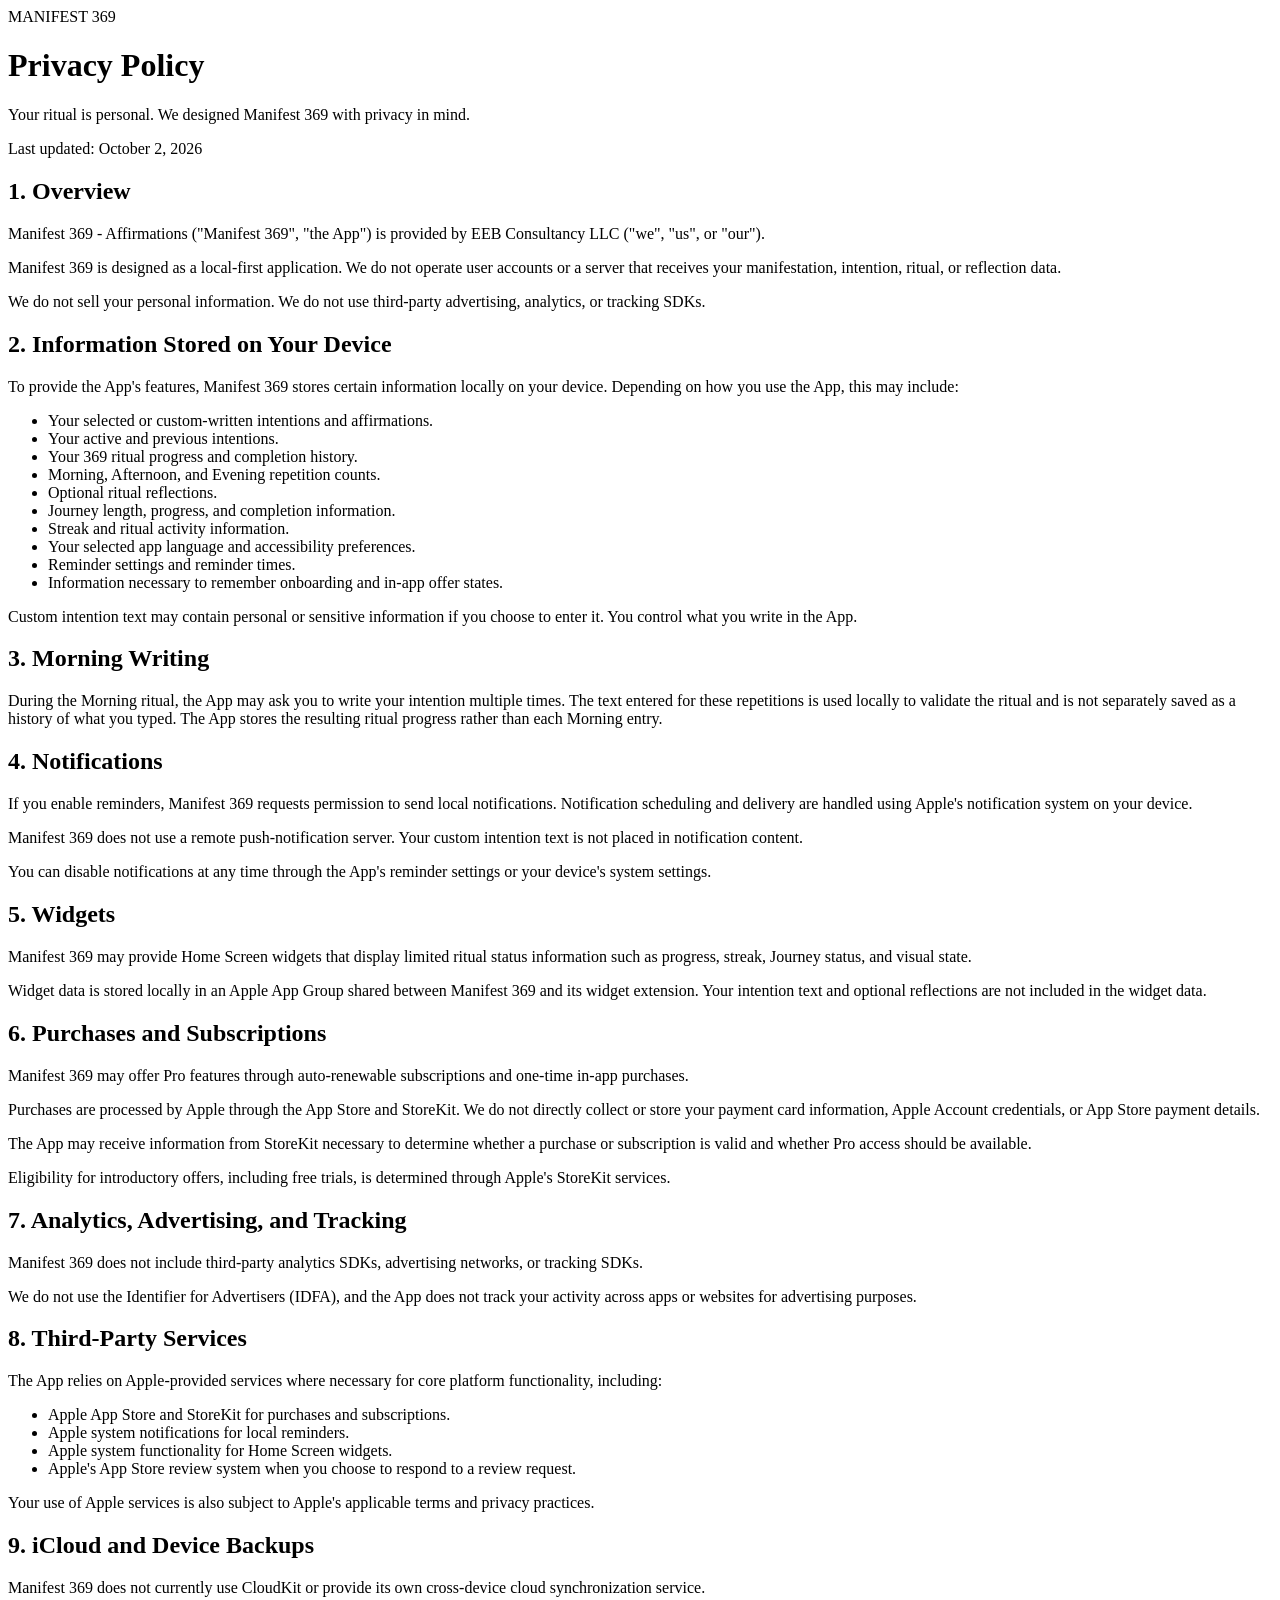
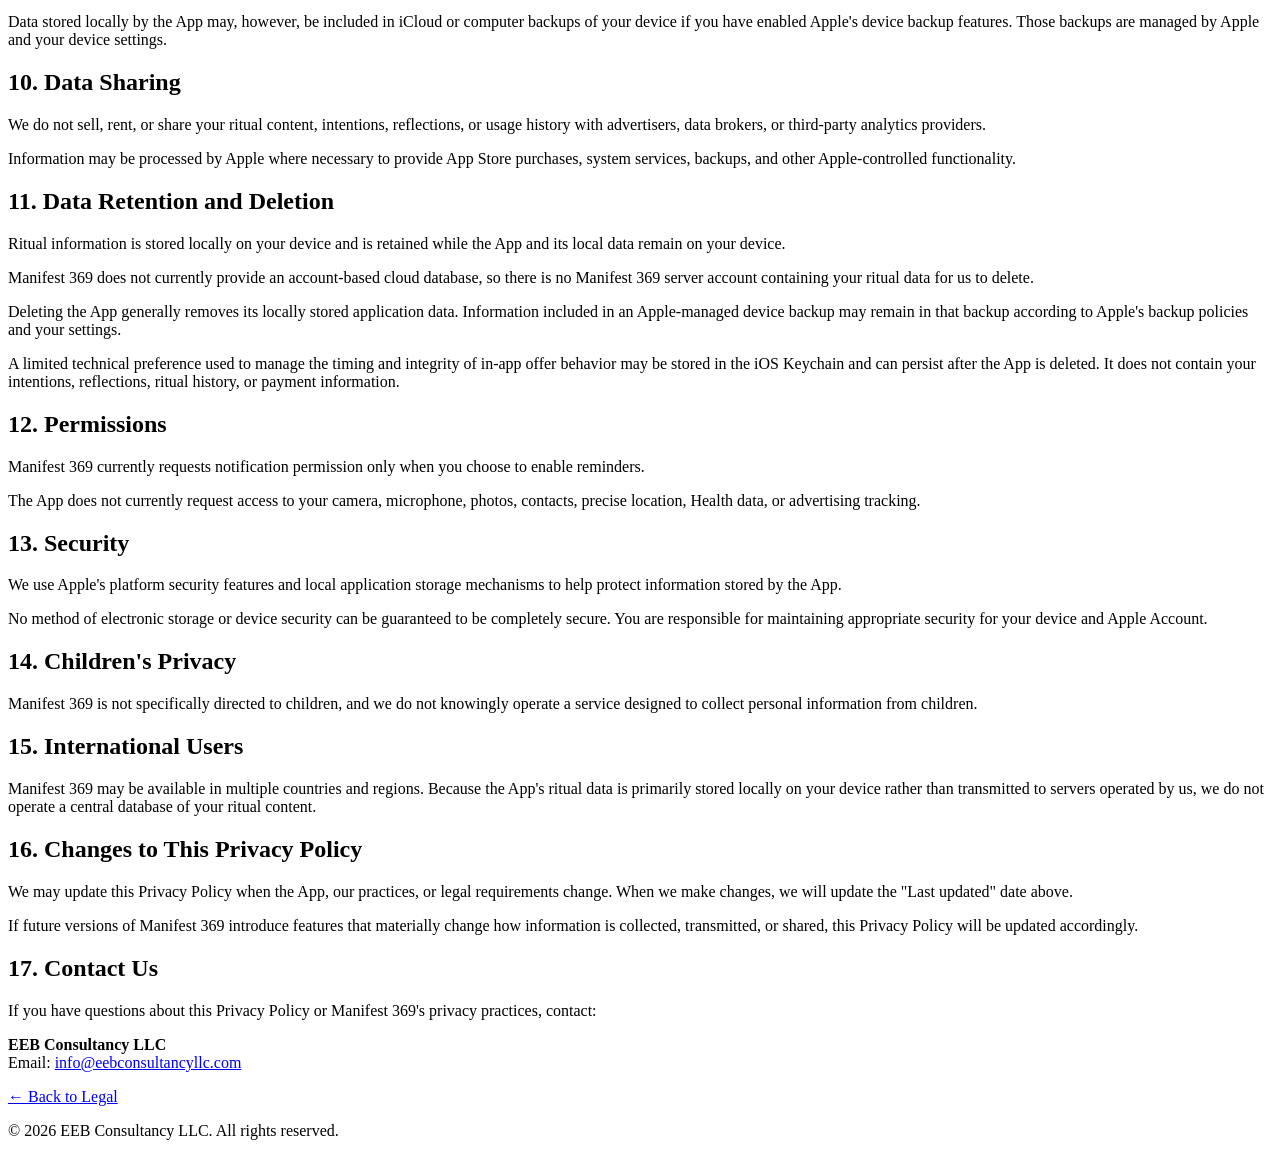
==== privacy.html @ a018778b "Create privacy.html" ====
<!DOCTYPE html>
<html lang="en">
<head>
  <meta charset="UTF-8">
  <meta name="viewport" content="width=device-width, initial-scale=1.0">
  <meta name="description" content="Privacy Policy for Manifest 369 - Affirmations.">
  <title>Privacy Policy - Manifest 369</title>
  <link rel="stylesheet" href="styles.css">
</head>

<body>
  <main class="container">
    <header class="hero">
      <div class="eyebrow">MANIFEST 369</div>
      <h1>Privacy Policy</h1>
      <p class="subtitle">Your ritual is personal. We designed Manifest 369 with privacy in mind.</p>
      <p class="updated">Last updated: October 2, 2026</p>
    </header>

    <article class="legal-content">

      <section>
        <h2>1. Overview</h2>
        <p>
          Manifest 369 - Affirmations ("Manifest 369", "the App") is provided by
          EEB Consultancy LLC ("we", "us", or "our").
        </p>
        <p>
          Manifest 369 is designed as a local-first application. We do not operate
          user accounts or a server that receives your manifestation, intention,
          ritual, or reflection data.
        </p>
        <p>
          We do not sell your personal information. We do not use third-party
          advertising, analytics, or tracking SDKs.
        </p>
      </section>

      <section>
        <h2>2. Information Stored on Your Device</h2>
        <p>
          To provide the App's features, Manifest 369 stores certain information
          locally on your device. Depending on how you use the App, this may include:
        </p>
        <ul>
          <li>Your selected or custom-written intentions and affirmations.</li>
          <li>Your active and previous intentions.</li>
          <li>Your 369 ritual progress and completion history.</li>
          <li>Morning, Afternoon, and Evening repetition counts.</li>
          <li>Optional ritual reflections.</li>
          <li>Journey length, progress, and completion information.</li>
          <li>Streak and ritual activity information.</li>
          <li>Your selected app language and accessibility preferences.</li>
          <li>Reminder settings and reminder times.</li>
          <li>Information necessary to remember onboarding and in-app offer states.</li>
        </ul>
        <p>
          Custom intention text may contain personal or sensitive information if
          you choose to enter it. You control what you write in the App.
        </p>
      </section>

      <section>
        <h2>3. Morning Writing</h2>
        <p>
          During the Morning ritual, the App may ask you to write your intention
          multiple times. The text entered for these repetitions is used locally
          to validate the ritual and is not separately saved as a history of what
          you typed. The App stores the resulting ritual progress rather than each
          Morning entry.
        </p>
      </section>

      <section>
        <h2>4. Notifications</h2>
        <p>
          If you enable reminders, Manifest 369 requests permission to send local
          notifications. Notification scheduling and delivery are handled using
          Apple's notification system on your device.
        </p>
        <p>
          Manifest 369 does not use a remote push-notification server. Your custom
          intention text is not placed in notification content.
        </p>
        <p>
          You can disable notifications at any time through the App's reminder
          settings or your device's system settings.
        </p>
      </section>

      <section>
        <h2>5. Widgets</h2>
        <p>
          Manifest 369 may provide Home Screen widgets that display limited ritual
          status information such as progress, streak, Journey status, and visual
          state.
        </p>
        <p>
          Widget data is stored locally in an Apple App Group shared between
          Manifest 369 and its widget extension. Your intention text and optional
          reflections are not included in the widget data.
        </p>
      </section>

      <section>
        <h2>6. Purchases and Subscriptions</h2>
        <p>
          Manifest 369 may offer Pro features through auto-renewable subscriptions
          and one-time in-app purchases.
        </p>
        <p>
          Purchases are processed by Apple through the App Store and StoreKit.
          We do not directly collect or store your payment card information,
          Apple Account credentials, or App Store payment details.
        </p>
        <p>
          The App may receive information from StoreKit necessary to determine
          whether a purchase or subscription is valid and whether Pro access
          should be available.
        </p>
        <p>
          Eligibility for introductory offers, including free trials, is
          determined through Apple's StoreKit services.
        </p>
      </section>

      <section>
        <h2>7. Analytics, Advertising, and Tracking</h2>
        <p>
          Manifest 369 does not include third-party analytics SDKs, advertising
          networks, or tracking SDKs.
        </p>
        <p>
          We do not use the Identifier for Advertisers (IDFA), and the App does
          not track your activity across apps or websites for advertising purposes.
        </p>
      </section>

      <section>
        <h2>8. Third-Party Services</h2>
        <p>
          The App relies on Apple-provided services where necessary for core
          platform functionality, including:
        </p>
        <ul>
          <li>Apple App Store and StoreKit for purchases and subscriptions.</li>
          <li>Apple system notifications for local reminders.</li>
          <li>Apple system functionality for Home Screen widgets.</li>
          <li>Apple's App Store review system when you choose to respond to a review request.</li>
        </ul>
        <p>
          Your use of Apple services is also subject to Apple's applicable terms
          and privacy practices.
        </p>
      </section>

      <section>
        <h2>9. iCloud and Device Backups</h2>
        <p>
          Manifest 369 does not currently use CloudKit or provide its own
          cross-device cloud synchronization service.
        </p>
        <p>
          Data stored locally by the App may, however, be included in iCloud or
          computer backups of your device if you have enabled Apple's device
          backup features. Those backups are managed by Apple and your device
          settings.
        </p>
      </section>

      <section>
        <h2>10. Data Sharing</h2>
        <p>
          We do not sell, rent, or share your ritual content, intentions,
          reflections, or usage history with advertisers, data brokers, or
          third-party analytics providers.
        </p>
        <p>
          Information may be processed by Apple where necessary to provide
          App Store purchases, system services, backups, and other
          Apple-controlled functionality.
        </p>
      </section>

      <section>
        <h2>11. Data Retention and Deletion</h2>
        <p>
          Ritual information is stored locally on your device and is retained
          while the App and its local data remain on your device.
        </p>
        <p>
          Manifest 369 does not currently provide an account-based cloud database,
          so there is no Manifest 369 server account containing your ritual data
          for us to delete.
        </p>
        <p>
          Deleting the App generally removes its locally stored application data.
          Information included in an Apple-managed device backup may remain in
          that backup according to Apple's backup policies and your settings.
        </p>
        <p>
          A limited technical preference used to manage the timing and integrity
          of in-app offer behavior may be stored in the iOS Keychain and can
          persist after the App is deleted. It does not contain your intentions,
          reflections, ritual history, or payment information.
        </p>
      </section>

      <section>
        <h2>12. Permissions</h2>
        <p>
          Manifest 369 currently requests notification permission only when you
          choose to enable reminders.
        </p>
        <p>
          The App does not currently request access to your camera, microphone,
          photos, contacts, precise location, Health data, or advertising tracking.
        </p>
      </section>

      <section>
        <h2>13. Security</h2>
        <p>
          We use Apple's platform security features and local application storage
          mechanisms to help protect information stored by the App.
        </p>
        <p>
          No method of electronic storage or device security can be guaranteed to
          be completely secure. You are responsible for maintaining appropriate
          security for your device and Apple Account.
        </p>
      </section>

      <section>
        <h2>14. Children's Privacy</h2>
        <p>
          Manifest 369 is not specifically directed to children, and we do not
          knowingly operate a service designed to collect personal information
          from children.
        </p>
      </section>

      <section>
        <h2>15. International Users</h2>
        <p>
          Manifest 369 may be available in multiple countries and regions.
          Because the App's ritual data is primarily stored locally on your
          device rather than transmitted to servers operated by us, we do not
          operate a central database of your ritual content.
        </p>
      </section>

      <section>
        <h2>16. Changes to This Privacy Policy</h2>
        <p>
          We may update this Privacy Policy when the App, our practices, or legal
          requirements change. When we make changes, we will update the
          "Last updated" date above.
        </p>
        <p>
          If future versions of Manifest 369 introduce features that materially
          change how information is collected, transmitted, or shared, this
          Privacy Policy will be updated accordingly.
        </p>
      </section>

      <section>
        <h2>17. Contact Us</h2>
        <p>
          If you have questions about this Privacy Policy or Manifest 369's
          privacy practices, contact:
        </p>
        <p>
          <strong>EEB Consultancy LLC</strong><br>
          Email:
          <a href="mailto:info@eebconsultancyllc.com">
            info@eebconsultancyllc.com
          </a>
        </p>
      </section>

    </article>

    <footer>
      <p><a href="index.html">← Back to Legal</a></p>
      <p>© 2026 EEB Consultancy LLC. All rights reserved.</p>
    </footer>
  </main>
</body>
</html>
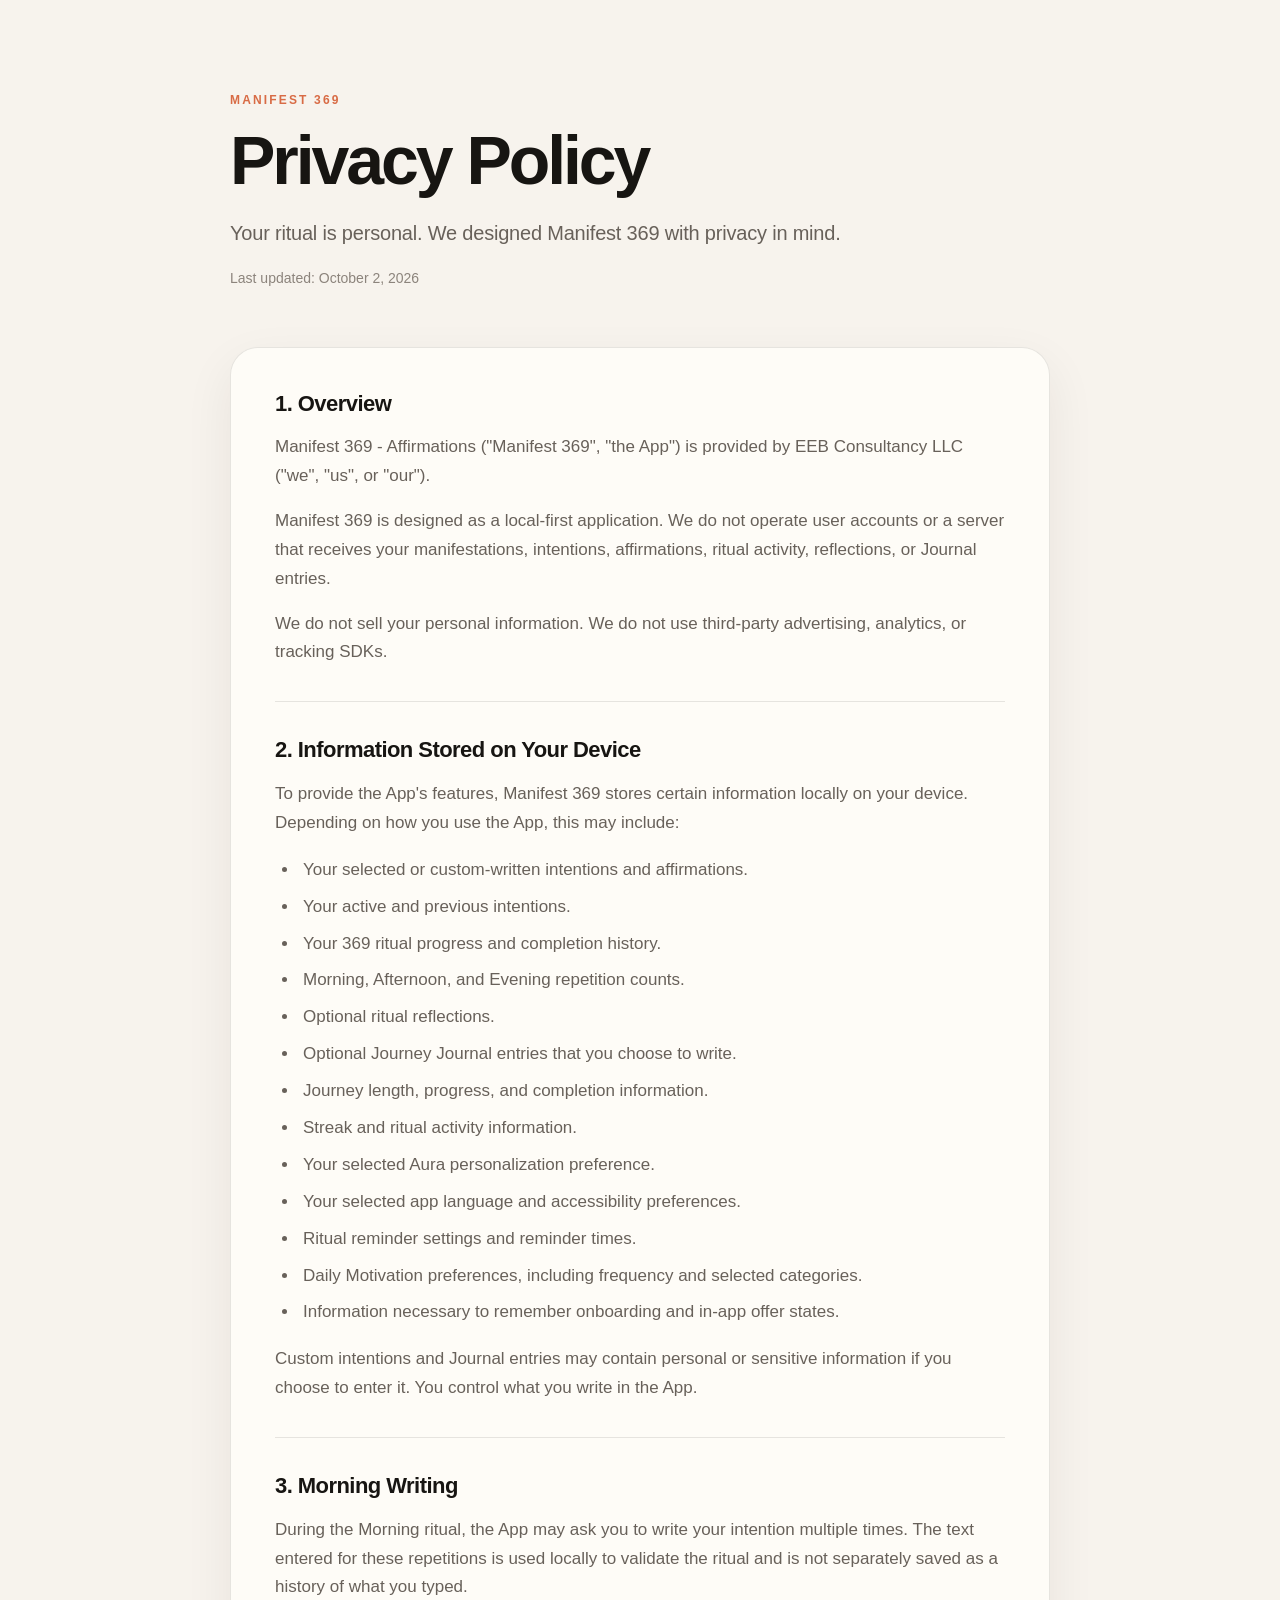
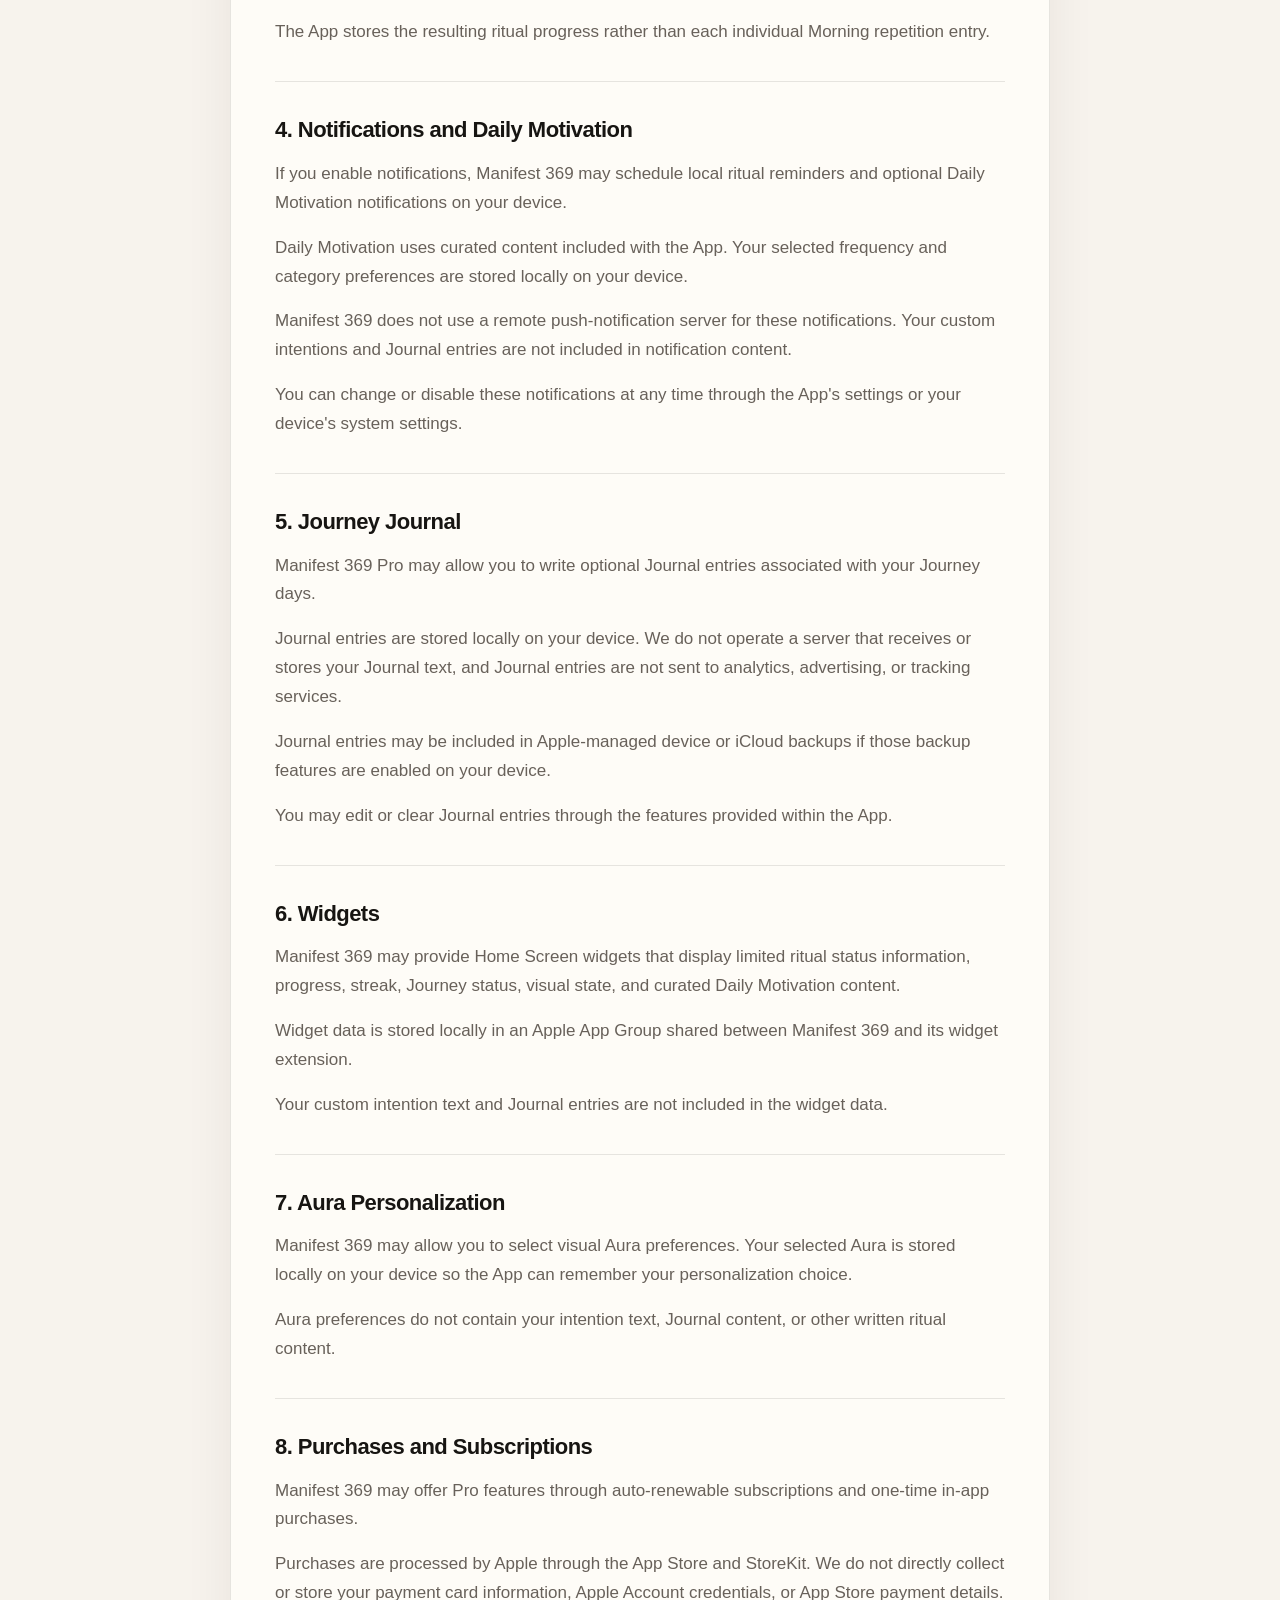
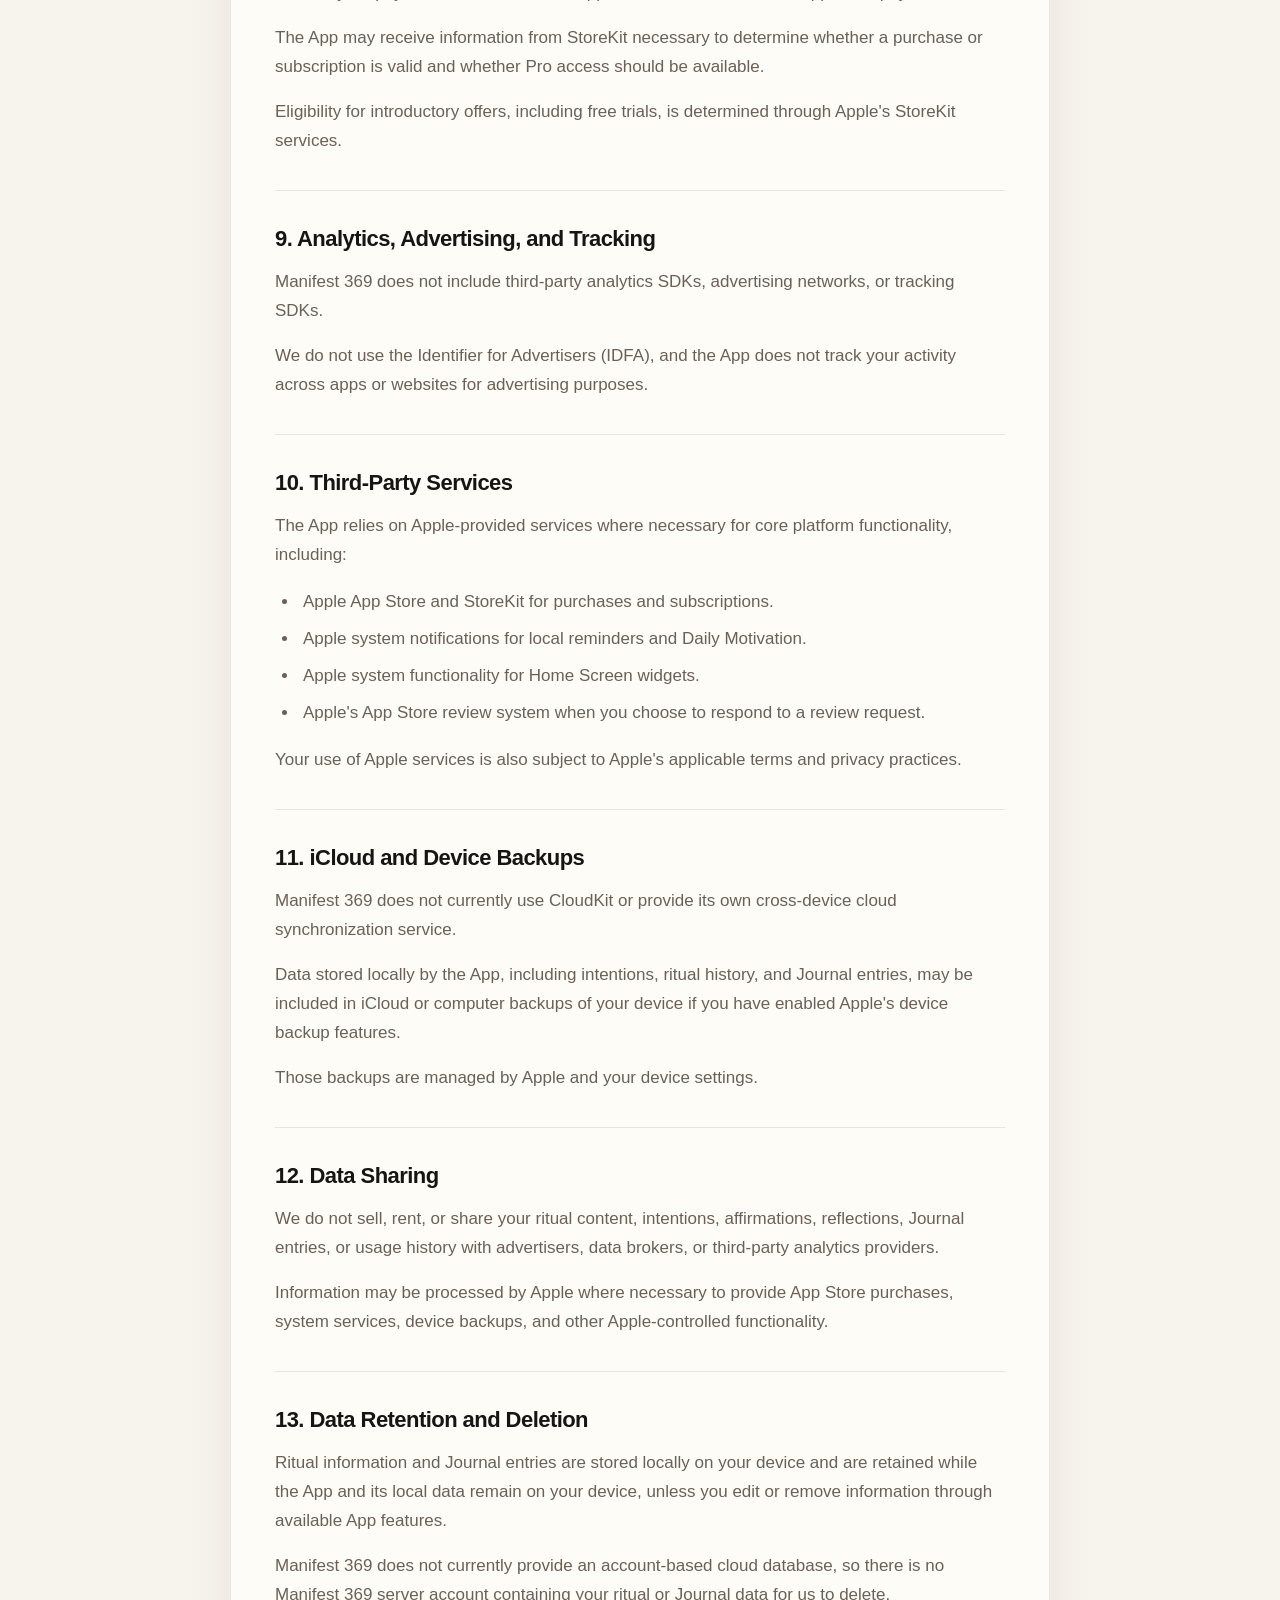
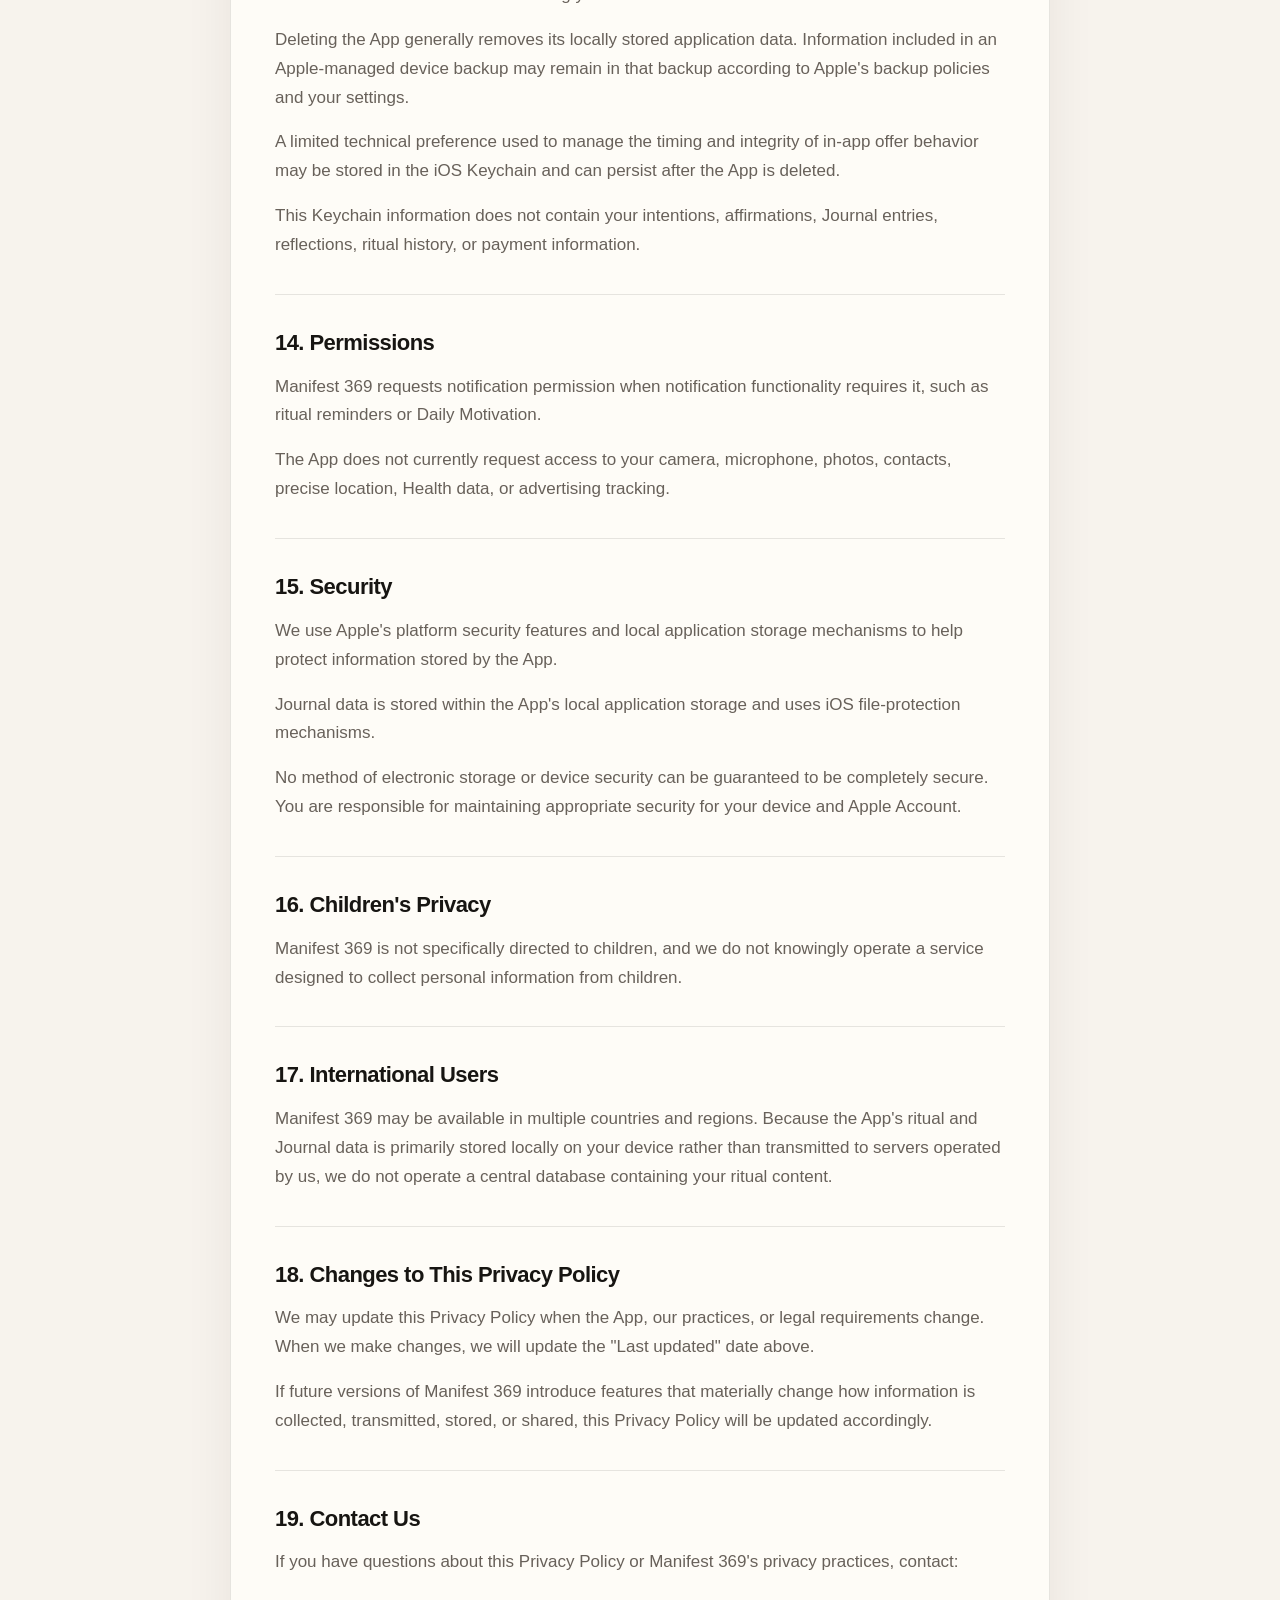
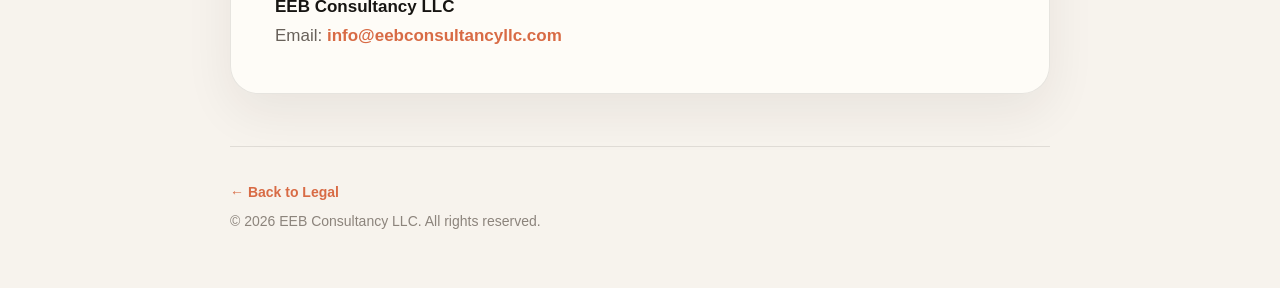
==== commit df75c5fc: "Update privacy.html" ====
--- a/privacy.html
+++ b/privacy.html
@@ -13,7 +13,9 @@
     <header class="hero">
       <div class="eyebrow">MANIFEST 369</div>
       <h1>Privacy Policy</h1>
-      <p class="subtitle">Your ritual is personal. We designed Manifest 369 with privacy in mind.</p>
+      <p class="subtitle">
+        Your ritual is personal. We designed Manifest 369 with privacy in mind.
+      </p>
       <p class="updated">Last updated: October 2, 2026</p>
     </header>
 
@@ -27,8 +29,8 @@
         </p>
         <p>
           Manifest 369 is designed as a local-first application. We do not operate
-          user accounts or a server that receives your manifestation, intention,
-          ritual, or reflection data.
+          user accounts or a server that receives your manifestations, intentions,
+          affirmations, ritual activity, reflections, or Journal entries.
         </p>
         <p>
           We do not sell your personal information. We do not use third-party
@@ -48,15 +50,24 @@
           <li>Your 369 ritual progress and completion history.</li>
           <li>Morning, Afternoon, and Evening repetition counts.</li>
           <li>Optional ritual reflections.</li>
+          <li>Optional Journey Journal entries that you choose to write.</li>
           <li>Journey length, progress, and completion information.</li>
           <li>Streak and ritual activity information.</li>
+          <li>Your selected Aura personalization preference.</li>
           <li>Your selected app language and accessibility preferences.</li>
-          <li>Reminder settings and reminder times.</li>
-          <li>Information necessary to remember onboarding and in-app offer states.</li>
+          <li>Ritual reminder settings and reminder times.</li>
+          <li>
+            Daily Motivation preferences, including frequency and selected
+            categories.
+          </li>
+          <li>
+            Information necessary to remember onboarding and in-app offer states.
+          </li>
         </ul>
         <p>
-          Custom intention text may contain personal or sensitive information if
-          you choose to enter it. You control what you write in the App.
+          Custom intentions and Journal entries may contain personal or sensitive
+          information if you choose to enter it. You control what you write in
+          the App.
         </p>
       </section>
 
@@ -66,44 +77,89 @@
           During the Morning ritual, the App may ask you to write your intention
           multiple times. The text entered for these repetitions is used locally
           to validate the ritual and is not separately saved as a history of what
-          you typed. The App stores the resulting ritual progress rather than each
-          Morning entry.
-        </p>
-      </section>
-
-      <section>
-        <h2>4. Notifications</h2>
-        <p>
-          If you enable reminders, Manifest 369 requests permission to send local
-          notifications. Notification scheduling and delivery are handled using
-          Apple's notification system on your device.
-        </p>
-        <p>
-          Manifest 369 does not use a remote push-notification server. Your custom
-          intention text is not placed in notification content.
-        </p>
-        <p>
-          You can disable notifications at any time through the App's reminder
-          settings or your device's system settings.
-        </p>
-      </section>
-
-      <section>
-        <h2>5. Widgets</h2>
+          you typed.
+        </p>
+        <p>
+          The App stores the resulting ritual progress rather than each individual
+          Morning repetition entry.
+        </p>
+      </section>
+
+      <section>
+        <h2>4. Notifications and Daily Motivation</h2>
+        <p>
+          If you enable notifications, Manifest 369 may schedule local ritual
+          reminders and optional Daily Motivation notifications on your device.
+        </p>
+        <p>
+          Daily Motivation uses curated content included with the App. Your
+          selected frequency and category preferences are stored locally on your
+          device.
+        </p>
+        <p>
+          Manifest 369 does not use a remote push-notification server for these
+          notifications. Your custom intentions and Journal entries are not
+          included in notification content.
+        </p>
+        <p>
+          You can change or disable these notifications at any time through the
+          App's settings or your device's system settings.
+        </p>
+      </section>
+
+      <section>
+        <h2>5. Journey Journal</h2>
+        <p>
+          Manifest 369 Pro may allow you to write optional Journal entries
+          associated with your Journey days.
+        </p>
+        <p>
+          Journal entries are stored locally on your device. We do not operate a
+          server that receives or stores your Journal text, and Journal entries
+          are not sent to analytics, advertising, or tracking services.
+        </p>
+        <p>
+          Journal entries may be included in Apple-managed device or iCloud
+          backups if those backup features are enabled on your device.
+        </p>
+        <p>
+          You may edit or clear Journal entries through the features provided
+          within the App.
+        </p>
+      </section>
+
+      <section>
+        <h2>6. Widgets</h2>
         <p>
           Manifest 369 may provide Home Screen widgets that display limited ritual
-          status information such as progress, streak, Journey status, and visual
-          state.
+          status information, progress, streak, Journey status, visual state, and
+          curated Daily Motivation content.
         </p>
         <p>
           Widget data is stored locally in an Apple App Group shared between
-          Manifest 369 and its widget extension. Your intention text and optional
-          reflections are not included in the widget data.
-        </p>
-      </section>
-
-      <section>
-        <h2>6. Purchases and Subscriptions</h2>
+          Manifest 369 and its widget extension.
+        </p>
+        <p>
+          Your custom intention text and Journal entries are not included in the
+          widget data.
+        </p>
+      </section>
+
+      <section>
+        <h2>7. Aura Personalization</h2>
+        <p>
+          Manifest 369 may allow you to select visual Aura preferences. Your
+          selected Aura is stored locally on your device so the App can remember
+          your personalization choice.
+        </p>
+        <p>
+          Aura preferences do not contain your intention text, Journal content,
+          or other written ritual content.
+        </p>
+      </section>
+
+      <section>
+        <h2>8. Purchases and Subscriptions</h2>
         <p>
           Manifest 369 may offer Pro features through auto-renewable subscriptions
           and one-time in-app purchases.
@@ -125,28 +181,32 @@
       </section>
 
       <section>
-        <h2>7. Analytics, Advertising, and Tracking</h2>
+        <h2>9. Analytics, Advertising, and Tracking</h2>
         <p>
           Manifest 369 does not include third-party analytics SDKs, advertising
           networks, or tracking SDKs.
         </p>
         <p>
           We do not use the Identifier for Advertisers (IDFA), and the App does
-          not track your activity across apps or websites for advertising purposes.
-        </p>
-      </section>
-
-      <section>
-        <h2>8. Third-Party Services</h2>
+          not track your activity across apps or websites for advertising
+          purposes.
+        </p>
+      </section>
+
+      <section>
+        <h2>10. Third-Party Services</h2>
         <p>
           The App relies on Apple-provided services where necessary for core
           platform functionality, including:
         </p>
         <ul>
           <li>Apple App Store and StoreKit for purchases and subscriptions.</li>
-          <li>Apple system notifications for local reminders.</li>
+          <li>Apple system notifications for local reminders and Daily Motivation.</li>
           <li>Apple system functionality for Home Screen widgets.</li>
-          <li>Apple's App Store review system when you choose to respond to a review request.</li>
+          <li>
+            Apple's App Store review system when you choose to respond to a
+            review request.
+          </li>
         </ul>
         <p>
           Your use of Apple services is also subject to Apple's applicable terms
@@ -155,84 +215,97 @@
       </section>
 
       <section>
-        <h2>9. iCloud and Device Backups</h2>
+        <h2>11. iCloud and Device Backups</h2>
         <p>
           Manifest 369 does not currently use CloudKit or provide its own
           cross-device cloud synchronization service.
         </p>
         <p>
-          Data stored locally by the App may, however, be included in iCloud or
-          computer backups of your device if you have enabled Apple's device
-          backup features. Those backups are managed by Apple and your device
-          settings.
-        </p>
-      </section>
-
-      <section>
-        <h2>10. Data Sharing</h2>
+          Data stored locally by the App, including intentions, ritual history,
+          and Journal entries, may be included in iCloud or computer backups of
+          your device if you have enabled Apple's device backup features.
+        </p>
+        <p>
+          Those backups are managed by Apple and your device settings.
+        </p>
+      </section>
+
+      <section>
+        <h2>12. Data Sharing</h2>
         <p>
           We do not sell, rent, or share your ritual content, intentions,
-          reflections, or usage history with advertisers, data brokers, or
-          third-party analytics providers.
+          affirmations, reflections, Journal entries, or usage history with
+          advertisers, data brokers, or third-party analytics providers.
         </p>
         <p>
           Information may be processed by Apple where necessary to provide
-          App Store purchases, system services, backups, and other
+          App Store purchases, system services, device backups, and other
           Apple-controlled functionality.
         </p>
       </section>
 
       <section>
-        <h2>11. Data Retention and Deletion</h2>
-        <p>
-          Ritual information is stored locally on your device and is retained
-          while the App and its local data remain on your device.
-        </p>
-        <p>
-          Manifest 369 does not currently provide an account-based cloud database,
-          so there is no Manifest 369 server account containing your ritual data
-          for us to delete.
-        </p>
-        <p>
-          Deleting the App generally removes its locally stored application data.
-          Information included in an Apple-managed device backup may remain in
-          that backup according to Apple's backup policies and your settings.
+        <h2>13. Data Retention and Deletion</h2>
+        <p>
+          Ritual information and Journal entries are stored locally on your
+          device and are retained while the App and its local data remain on
+          your device, unless you edit or remove information through available
+          App features.
+        </p>
+        <p>
+          Manifest 369 does not currently provide an account-based cloud
+          database, so there is no Manifest 369 server account containing your
+          ritual or Journal data for us to delete.
+        </p>
+        <p>
+          Deleting the App generally removes its locally stored application
+          data. Information included in an Apple-managed device backup may remain
+          in that backup according to Apple's backup policies and your settings.
         </p>
         <p>
           A limited technical preference used to manage the timing and integrity
           of in-app offer behavior may be stored in the iOS Keychain and can
-          persist after the App is deleted. It does not contain your intentions,
-          reflections, ritual history, or payment information.
-        </p>
-      </section>
-
-      <section>
-        <h2>12. Permissions</h2>
-        <p>
-          Manifest 369 currently requests notification permission only when you
-          choose to enable reminders.
+          persist after the App is deleted.
+        </p>
+        <p>
+          This Keychain information does not contain your intentions, affirmations,
+          Journal entries, reflections, ritual history, or payment information.
+        </p>
+      </section>
+
+      <section>
+        <h2>14. Permissions</h2>
+        <p>
+          Manifest 369 requests notification permission when notification
+          functionality requires it, such as ritual reminders or Daily
+          Motivation.
         </p>
         <p>
           The App does not currently request access to your camera, microphone,
-          photos, contacts, precise location, Health data, or advertising tracking.
-        </p>
-      </section>
-
-      <section>
-        <h2>13. Security</h2>
+          photos, contacts, precise location, Health data, or advertising
+          tracking.
+        </p>
+      </section>
+
+      <section>
+        <h2>15. Security</h2>
         <p>
           We use Apple's platform security features and local application storage
           mechanisms to help protect information stored by the App.
         </p>
         <p>
-          No method of electronic storage or device security can be guaranteed to
-          be completely secure. You are responsible for maintaining appropriate
-          security for your device and Apple Account.
-        </p>
-      </section>
-
-      <section>
-        <h2>14. Children's Privacy</h2>
+          Journal data is stored within the App's local application storage and
+          uses iOS file-protection mechanisms.
+        </p>
+        <p>
+          No method of electronic storage or device security can be guaranteed
+          to be completely secure. You are responsible for maintaining
+          appropriate security for your device and Apple Account.
+        </p>
+      </section>
+
+      <section>
+        <h2>16. Children's Privacy</h2>
         <p>
           Manifest 369 is not specifically directed to children, and we do not
           knowingly operate a service designed to collect personal information
@@ -241,17 +314,17 @@
       </section>
 
       <section>
-        <h2>15. International Users</h2>
+        <h2>17. International Users</h2>
         <p>
           Manifest 369 may be available in multiple countries and regions.
-          Because the App's ritual data is primarily stored locally on your
-          device rather than transmitted to servers operated by us, we do not
-          operate a central database of your ritual content.
-        </p>
-      </section>
-
-      <section>
-        <h2>16. Changes to This Privacy Policy</h2>
+          Because the App's ritual and Journal data is primarily stored locally
+          on your device rather than transmitted to servers operated by us, we
+          do not operate a central database containing your ritual content.
+        </p>
+      </section>
+
+      <section>
+        <h2>18. Changes to This Privacy Policy</h2>
         <p>
           We may update this Privacy Policy when the App, our practices, or legal
           requirements change. When we make changes, we will update the
@@ -259,13 +332,13 @@
         </p>
         <p>
           If future versions of Manifest 369 introduce features that materially
-          change how information is collected, transmitted, or shared, this
-          Privacy Policy will be updated accordingly.
-        </p>
-      </section>
-
-      <section>
-        <h2>17. Contact Us</h2>
+          change how information is collected, transmitted, stored, or shared,
+          this Privacy Policy will be updated accordingly.
+        </p>
+      </section>
+
+      <section>
+        <h2>19. Contact Us</h2>
         <p>
           If you have questions about this Privacy Policy or Manifest 369's
           privacy practices, contact:
--- a/styles.css
+++ b/styles.css
@@ -0,0 +1,312 @@
+:root {
+  --background: #f7f3ed;
+  --surface: #fffdf9;
+  --text: #171512;
+  --secondary: #68615a;
+  --muted: #8c847c;
+  --border: rgba(23, 21, 18, 0.10);
+  --accent: #d86b45;
+  --accent-soft: #f4ddd2;
+  --shadow: 0 18px 50px rgba(37, 29, 23, 0.07);
+
+  --max-width: 820px;
+  --radius: 22px;
+}
+
+* {
+  box-sizing: border-box;
+}
+
+html {
+  scroll-behavior: smooth;
+}
+
+body {
+  margin: 0;
+  background:
+    radial-gradient(
+      circle at 50% -10%,
+      rgba(232, 139, 101, 0.14),
+      transparent 34rem
+    ),
+    var(--background);
+  color: var(--text);
+  font-family:
+    -apple-system,
+    BlinkMacSystemFont,
+    "SF Pro Display",
+    "SF Pro Text",
+    "Helvetica Neue",
+    Arial,
+    sans-serif;
+  font-size: 17px;
+  line-height: 1.7;
+  -webkit-font-smoothing: antialiased;
+}
+
+.container {
+  width: min(calc(100% - 40px), var(--max-width));
+  margin: 0 auto;
+  padding: 90px 0 50px;
+}
+
+.hero {
+  margin-bottom: 56px;
+}
+
+.eyebrow {
+  margin-bottom: 16px;
+  color: var(--accent);
+  font-size: 12px;
+  font-weight: 750;
+  letter-spacing: 0.18em;
+}
+
+h1 {
+  margin: 0;
+  font-size: clamp(44px, 8vw, 68px);
+  line-height: 1.02;
+  letter-spacing: -0.045em;
+  font-weight: 750;
+}
+
+.subtitle {
+  max-width: 620px;
+  margin: 22px 0 0;
+  color: var(--secondary);
+  font-size: 20px;
+  line-height: 1.55;
+  letter-spacing: -0.01em;
+}
+
+.updated {
+  margin: 18px 0 0;
+  color: var(--muted);
+  font-size: 14px;
+}
+
+/* Legal home */
+
+.legal-links {
+  display: grid;
+  gap: 16px;
+  margin-bottom: 72px;
+}
+
+.legal-card {
+  display: flex;
+  align-items: center;
+  justify-content: space-between;
+  gap: 28px;
+  padding: 28px 30px;
+  background: rgba(255, 253, 249, 0.88);
+  border: 1px solid var(--border);
+  border-radius: var(--radius);
+  box-shadow: var(--shadow);
+  color: var(--text);
+  text-decoration: none;
+  transition:
+    transform 180ms ease,
+    box-shadow 180ms ease,
+    border-color 180ms ease;
+}
+
+.legal-card:hover {
+  transform: translateY(-2px);
+  border-color: rgba(216, 107, 69, 0.28);
+  box-shadow: 0 22px 60px rgba(37, 29, 23, 0.10);
+}
+
+.legal-card h2 {
+  margin: 0 0 6px;
+  font-size: 21px;
+  letter-spacing: -0.02em;
+}
+
+.legal-card p {
+  margin: 0;
+  color: var(--secondary);
+  font-size: 15px;
+  line-height: 1.55;
+}
+
+.arrow {
+  flex: 0 0 auto;
+  color: var(--accent);
+  font-size: 27px;
+  line-height: 1;
+}
+
+/* Privacy / Terms */
+
+.legal-content {
+  padding: 42px 44px;
+  background: rgba(255, 253, 249, 0.88);
+  border: 1px solid var(--border);
+  border-radius: 28px;
+  box-shadow: var(--shadow);
+}
+
+.legal-content section {
+  padding: 34px 0;
+  border-bottom: 1px solid var(--border);
+}
+
+.legal-content section:first-child {
+  padding-top: 0;
+}
+
+.legal-content section:last-child {
+  padding-bottom: 0;
+  border-bottom: 0;
+}
+
+.legal-content h2 {
+  margin: 0 0 15px;
+  font-size: 22px;
+  line-height: 1.3;
+  letter-spacing: -0.025em;
+}
+
+.legal-content p {
+  margin: 0 0 16px;
+  color: var(--secondary);
+}
+
+.legal-content p:last-child {
+  margin-bottom: 0;
+}
+
+.legal-content ul {
+  margin: 18px 0;
+  padding-left: 24px;
+  color: var(--secondary);
+}
+
+.legal-content li {
+  margin: 8px 0;
+  padding-left: 4px;
+}
+
+strong {
+  color: var(--text);
+  font-weight: 650;
+}
+
+a {
+  color: var(--accent);
+  text-decoration: none;
+  font-weight: 550;
+}
+
+a:hover {
+  text-decoration: underline;
+}
+
+/* Footer */
+
+footer {
+  margin-top: 52px;
+  padding-top: 28px;
+  border-top: 1px solid var(--border);
+  color: var(--muted);
+  font-size: 14px;
+  line-height: 1.6;
+}
+
+footer p {
+  margin: 6px 0;
+}
+
+/* Mobile */
+
+@media (max-width: 640px) {
+  body {
+    font-size: 16px;
+  }
+
+  .container {
+    width: min(calc(100% - 28px), var(--max-width));
+    padding-top: 58px;
+  }
+
+  .hero {
+    margin-bottom: 38px;
+  }
+
+  h1 {
+    font-size: 44px;
+  }
+
+  .subtitle {
+    margin-top: 17px;
+    font-size: 18px;
+  }
+
+  .legal-card {
+    padding: 23px 22px;
+    border-radius: 18px;
+  }
+
+  .legal-card h2 {
+    font-size: 19px;
+  }
+
+  .legal-content {
+    padding: 28px 22px;
+    border-radius: 20px;
+  }
+
+  .legal-content section {
+    padding: 28px 0;
+  }
+
+  .legal-content h2 {
+    font-size: 20px;
+  }
+
+  footer {
+    margin-top: 40px;
+  }
+}
+
+/* Dark mode */
+
+@media (prefers-color-scheme: dark) {
+  :root {
+    --background: #11100e;
+    --surface: #191714;
+    --text: #f5f0e9;
+    --secondary: #bbb3aa;
+    --muted: #8f877e;
+    --border: rgba(255, 255, 255, 0.09);
+    --accent: #ee946f;
+    --accent-soft: #3a241c;
+    --shadow: 0 18px 50px rgba(0, 0, 0, 0.18);
+  }
+
+  body {
+    background:
+      radial-gradient(
+        circle at 50% -10%,
+        rgba(216, 107, 69, 0.12),
+        transparent 34rem
+      ),
+      var(--background);
+  }
+
+  .legal-card,
+  .legal-content {
+    background: rgba(25, 23, 20, 0.88);
+  }
+}
+
+@media (prefers-reduced-motion: reduce) {
+  html {
+    scroll-behavior: auto;
+  }
+
+  .legal-card {
+    transition: none;
+  }
+}
